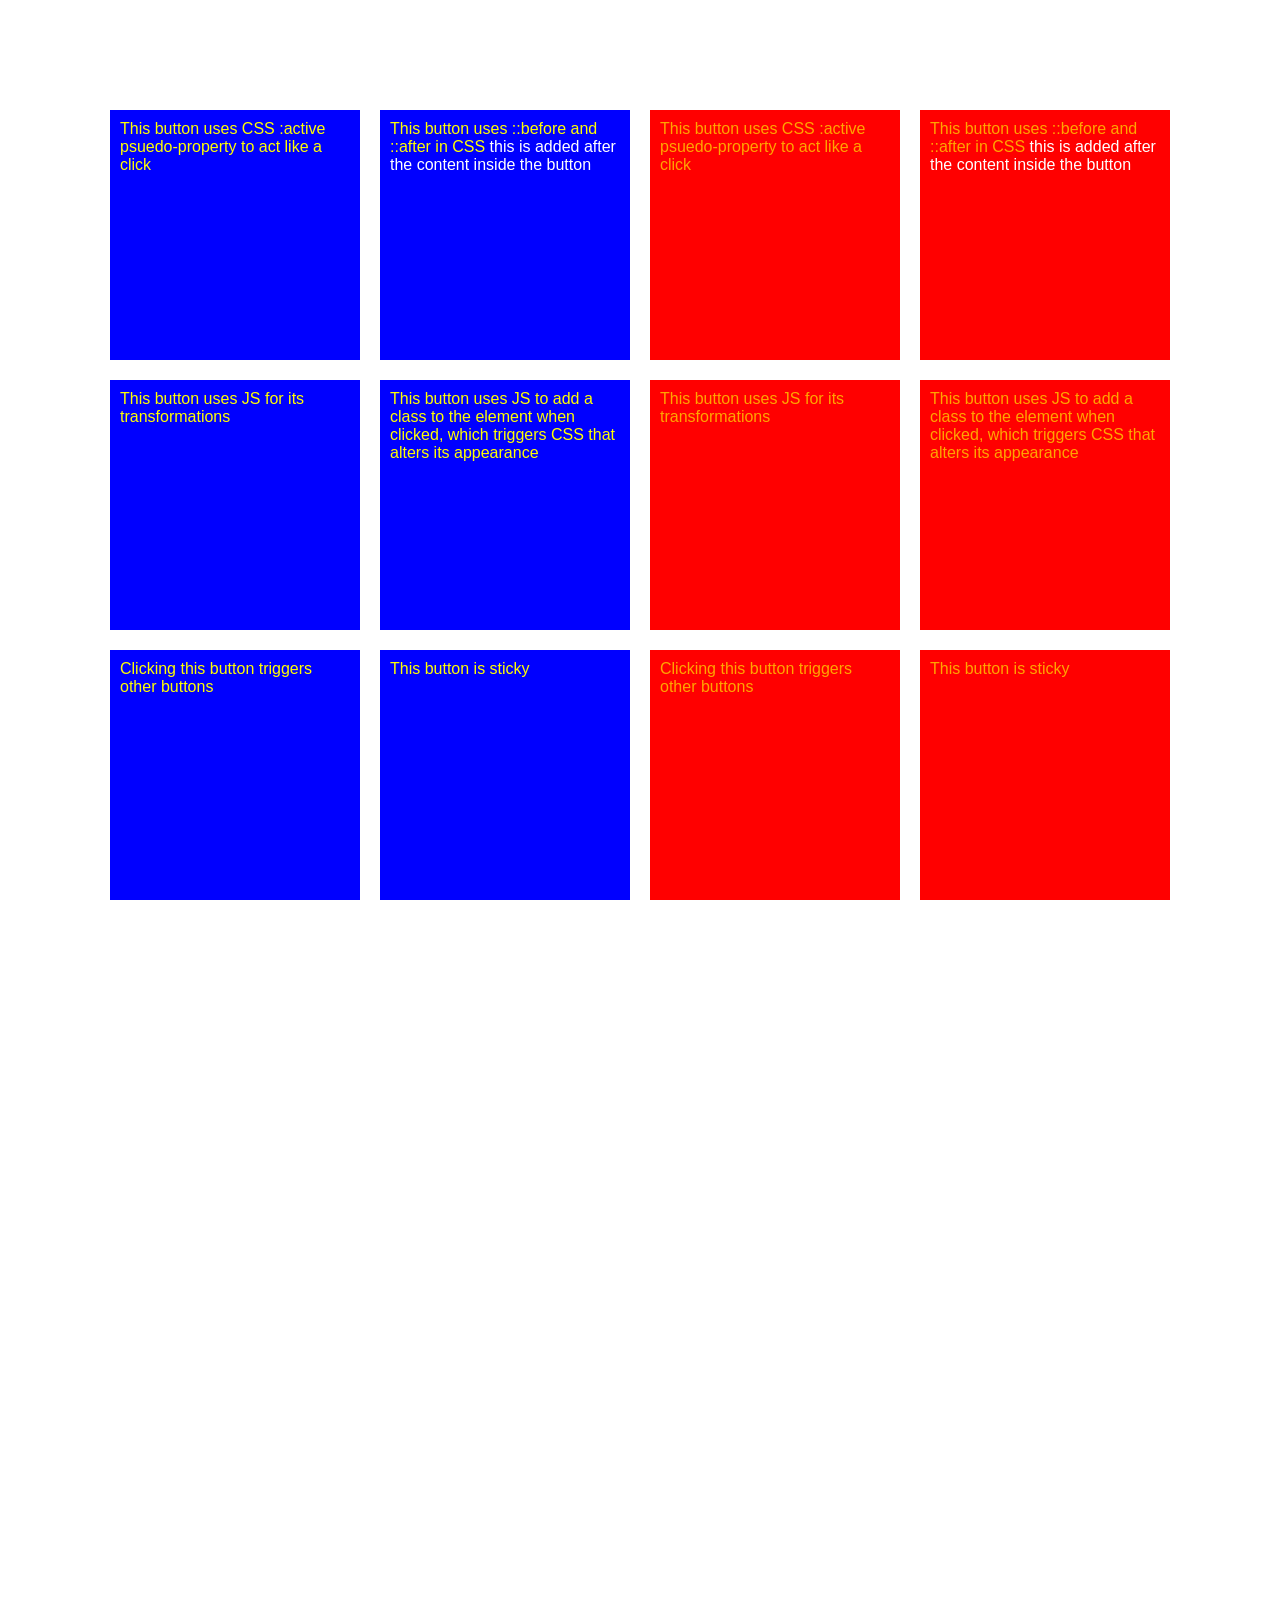
==== index.html @ cc3590e3 "initial" ====
<!DOCTYPE html>
<html>

<head>
    <title>50 Results Charrette</title>
    <meta charset="utf-8" />
    <!-- sets up iframes appearance -->
    <link rel="stylesheet" href="shared_assets/main.css" type="text/css" />
</head>

<body>
    <div id="container">
        <div id="person-1">
            <!-- iframe links to person 1's files -->
            <iframe src="person_1/index.html"></iframe>
        </div>

        <div id="person-2">
            <!-- iframe links to person 1's files -->
            <iframe src="person_2/index.html"></iframe>
        </div>
    </div>
</body>
</html>
---- shared_assets/main.css ----
/* reset padding and margins */

* {
	margin: 0px;
	padding: 0px;
}

body {
	font-family: helvetica, arial, sans-serif;
}

iframe {
	width: 540px;
	height: 3510px;
	border: none;
}

/* container */

#container {
	margin: 100px auto;
	width: 1080px;
	display: grid;
	grid-template-columns: 1fr 1fr;
}
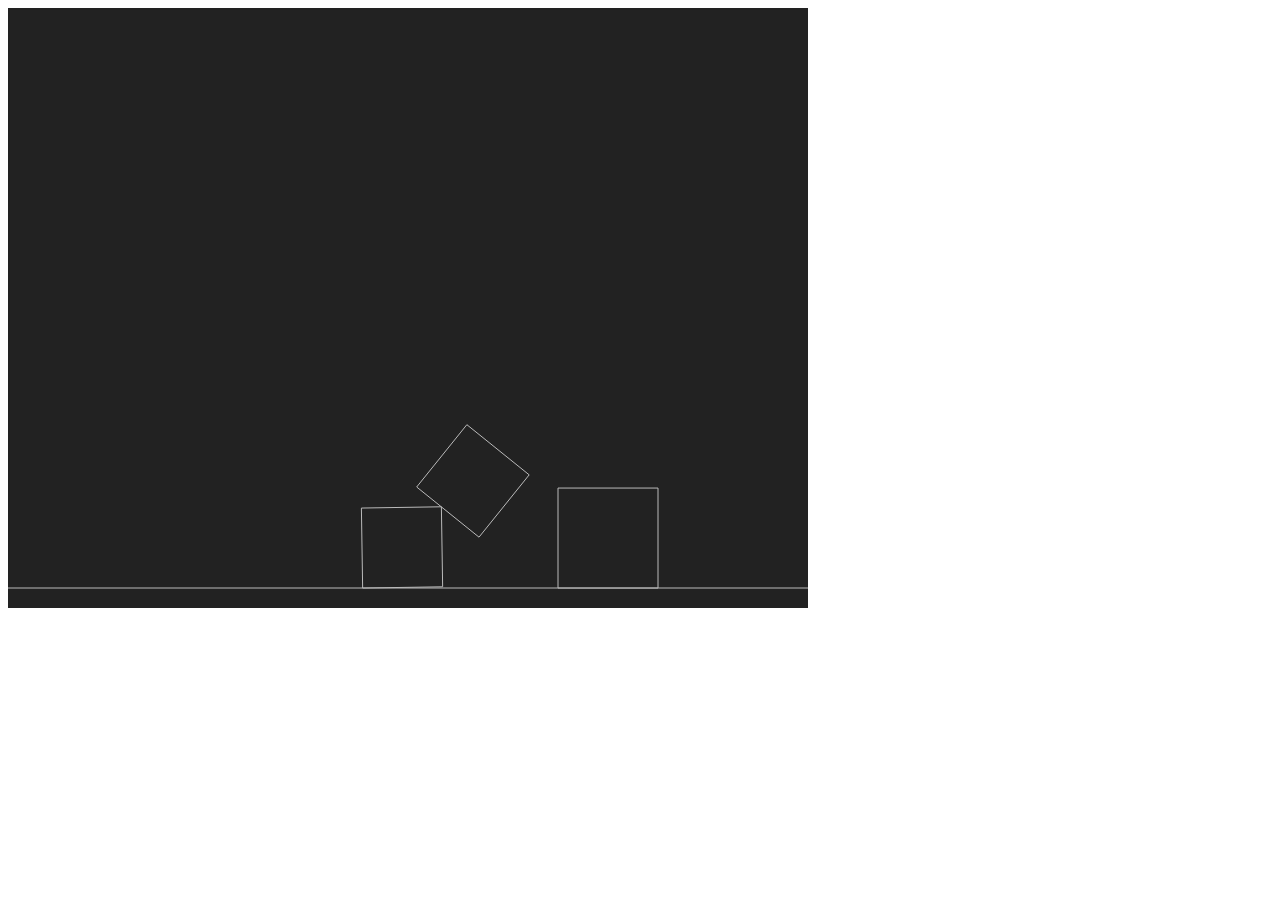
==== commit 8288a28e: "new project initialized" ====
--- a/index.html
+++ b/index.html
@@ -1,25 +1,19 @@
+<!DOCTYPE HTML>
+<html lang="en">
+<head>
+  <meta http-equiv="content-type" content="text/html; charset=utf-8">
+  <link rel="stylesheet" type="text/css" href="main.css">
+  <script src="https://ajax.googleapis.com/ajax/libs/jquery/3.3.1/jquery.min.js"></script>
 
-<!DOCTYPE html>
-<html>
+  <script src="matter.js"></script>
+  <script src="script.js"></script>
+  <title>Love like</title>
 
-<head>
-    <title>50 Results Charrette</title>
-    <meta charset="utf-8" />
-    <!-- sets up iframes appearance -->
-    <link rel="stylesheet" href="shared_assets/main.css" type="text/css" />
 </head>
 
 <body>
-    <div id="container">
-        <div id="person-1">
-            <!-- iframe links to person 1's files -->
-            <iframe src="person_1/index.html"></iframe>
-        </div>
 
-        <div id="person-2">
-            <!-- iframe links to person 1's files -->
-            <iframe src="person_2/index.html"></iframe>
-        </div>
-    </div>
+
 </body>
-</html>+
+</html>
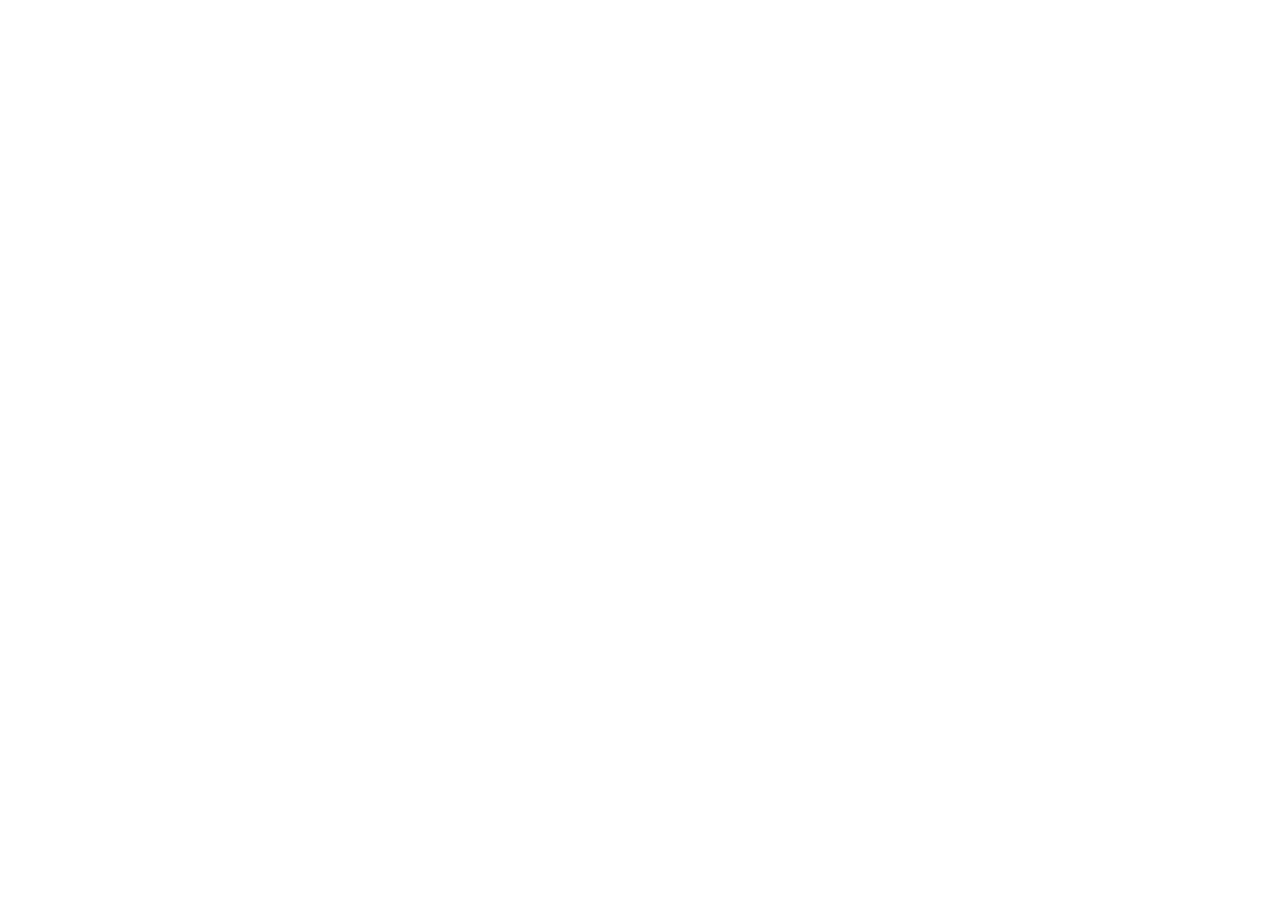
==== commit 0db94aa1: "almost done" ====
--- a/index.html
+++ b/index.html
@@ -6,7 +6,10 @@
   <script src="https://ajax.googleapis.com/ajax/libs/jquery/3.3.1/jquery.min.js"></script>
 
   <script src="matter.js"></script>
+  <script src="camera.js"></script>
   <script src="script.js"></script>
+
+
   <title>Love like</title>
 
 </head>
--- a/main.css
+++ b/main.css
@@ -0,0 +1,6 @@
+body{
+  padding: 0;
+  margin:0;
+
+  /* background: black; */
+}
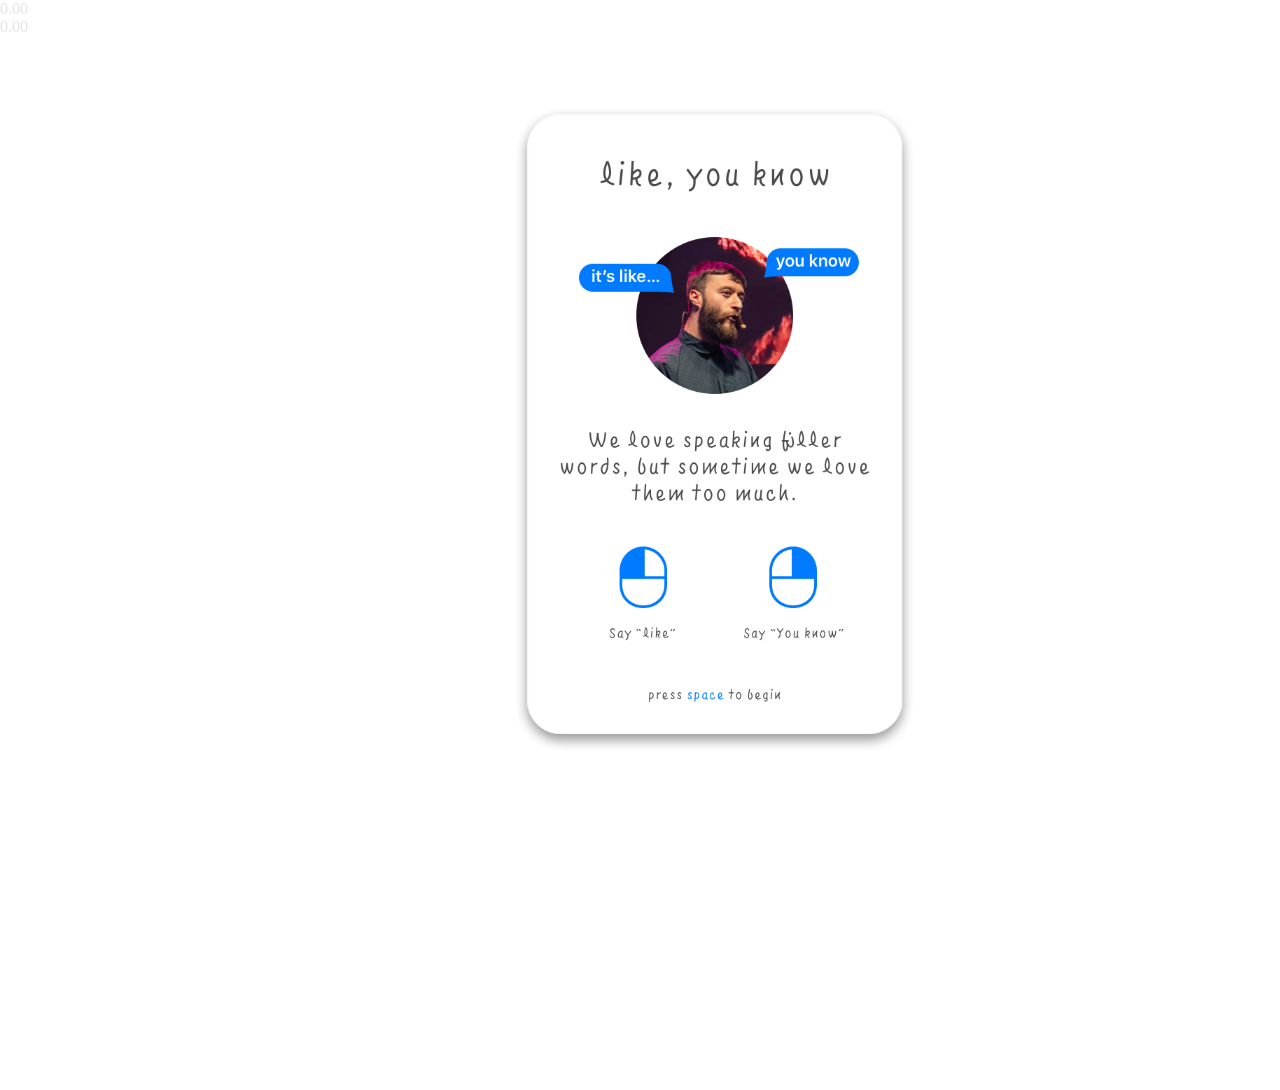
==== commit ac5e7427: "camera, frequency, sound all done" ====
--- a/index.html
+++ b/index.html
@@ -10,11 +10,54 @@
   <script src="script.js"></script>
 
 
+
   <title>Love like</title>
 
 </head>
 
 <body>
+  <div class="insContainer">
+    <img id="instructionDiv" class="instruction" src="/img/instruction.png" alt="instruction">
+  </div>
+  <div id="result"></div>
+  <div id="rresult"></div>
+
+	<div id="my_camera"></div>
+
+	<!-- First, include the Webcam.js JavaScript Library -->
+	<script type="text/javascript" src="../webcam.min.js"></script>
+
+	<!-- Configure a few settings and attach camera -->
+	<script language="JavaScript">
+		Webcam.set({
+			width: 900,
+			height: 720,
+			image_format: 'jpeg',
+			jpeg_quality: 90
+		});
+		Webcam.attach( '#my_camera' );
+	</script>
+
+	<!-- Code to handle taking the snapshot and displaying it locally -->
+	<script language="JavaScript">
+		function preview_snapshot() {
+			// freeze camera so user can preview pic
+			Webcam.freeze();
+
+			// swap button sets
+			document.getElementById('pre_take_buttons').style.display = 'none';
+			document.getElementById('post_take_buttons').style.display = '';
+		}
+
+		function cancel_preview() {
+			// cancel preview freeze and return to live camera feed
+			Webcam.unfreeze();
+
+			// swap buttons back
+			document.getElementById('pre_take_buttons').style.display = '';
+			document.getElementById('post_take_buttons').style.display = 'none';
+		}
+	</script>
 
 
 </body>
--- a/main.css
+++ b/main.css
@@ -4,3 +4,56 @@
 
   /* background: black; */
 }
+
+#my_camera{
+  position: absolute;
+  z-index: -100;
+  transform: scale(1.9);
+  left: 380px;
+  top: 38px;
+  transition: 1s all ease;
+
+
+}
+
+.gray50{
+  filter: grayscale(60%) contrast(120%);
+}
+
+.gray90{
+  filter: grayscale(90%) contrast(200%);
+}
+
+#result{
+  z-index: 100;
+  opacity: 0.1;
+}
+
+#rresult{
+  z-index: 100;
+  opacity: 0.1;
+}
+
+#instructionDiv{
+  width: 634px;
+  height: 982px;
+  z-index: 200;
+  transform: scale(0.7);
+}
+
+.insContainer{
+  width: 38vw;
+  margin-left: 31vw;
+  margin-right: 31vw;
+  margin-top: -60px;
+  position: absolute;
+}
+
+.hide{
+  z-index: -100;
+  opacity: 0;
+}
+
+canvas{
+  margin-top: -40px;
+}
